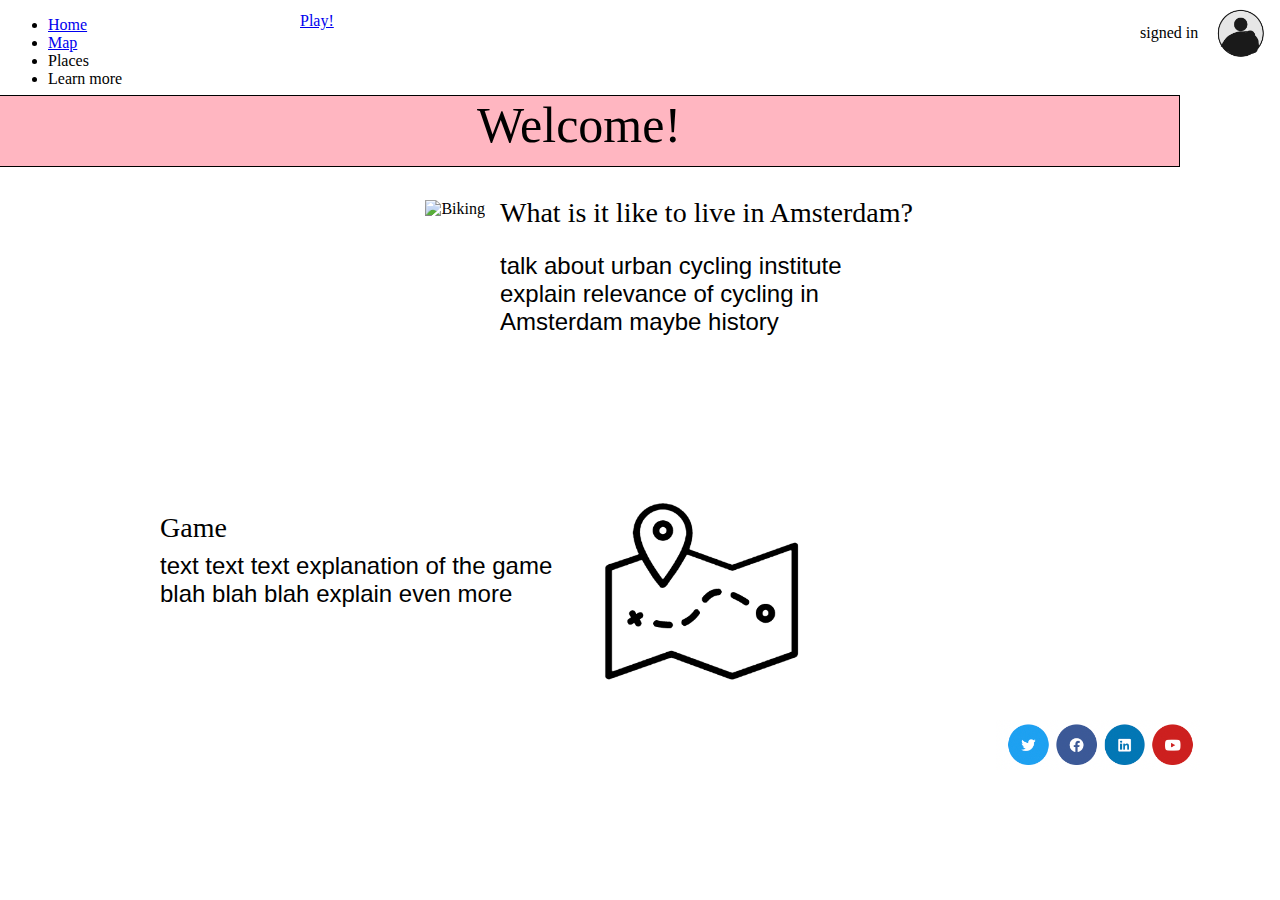
==== index.html @ 789f8ea9 "initial navbar commit" ====
<!DOCTYPE html>
<html lang="en">

<head>
	<meta charset="utf-8">
	<title>Our website prototype</title>

	<link rel="stylesheet" href="stylesheet.css">
	<link href="https://cdn.jsdelivr.net/npm/bootstrap@5.3.0-alpha2/dist/css/bootstrap.min.css" rel="stylesheet"
		integrity="sha384-aFq/bzH65dt+w6FI2ooMVUpc+21e0SRygnTpmBvdBgSdnuTN7QbdgL+OapgHtvPp" crossorigin="anonymous">
</head>

</head>

<body>

	<nav>
		<ul class="nav nav-pills gap-3 p-2 small rounded-5 shadow-sm rounded mx-auto" id="navbar" role="tablist">
			<li class="nav-item" role="presentation">
				<a class="nav-link active rounded-10" href="index.html">Home</a>
			</li>
			<li class="nav-item" role="presentation">
				<a class="nav-link rounded-10" href="map.html">Map</a>
			</li>
			<li class="nav-item" role="presentation">
				<a class="nav-link rounded-10" id="places-button">Places</a>
			</li>
			<li class="nav-item" role="presentation">
				<a class="nav-link rounded-10" id="learn-more-button" data-bs-toggle="tab" type="button" role="tab"
					aria-selected="false">Learn more</a>
			</li>
		</ul>
	</nav>

	<script>
		var navButtons = document.querySelectorAll("#pillNav2 .nav-link");
		for (var i = 0; i < navButtons.length; i++) {
			navButtons[i].addEventListener("mouseover", function () {
				this.style.backgroundColor = "lightgreen";
				this.style.fontfamily = "Fredoka One"
			});
			navButtons[i].addEventListener("mouseout", function () {
				this.style.backgroundColor = "";
			});
		}
	</script>

	<!-- The images on the Home Page -->
	<img id="people-symbol" src="people symbol.png" alt="People symbol">
	<img id="biking" src="biking.png" alt="Biking">
	<img id="map" src="map.png" alt="map">
	<img id="stakeholder" src="stakeholder.png" alt="Stakeholder">
	<img id="share-buttons" src="share buttons.png" alt="Share buttons">

	<!-- The creation of rectangles in the Home Page -->

	<div style="width: 1200px; height: 70px; 
background-color: lightpink; border: 1px solid black; 
position: absolute; top:95px; right:100px; color: black;
text-align: center;
font-size: 50px;
font-family: 'Fredoka One';
">Welcome!</div>

	<!-- Defining ids in the style tag -->
	<div id="signed-in">
		<div id="signed-in">signed in</div>

		<div id="title">What is it like to live in Amsterdam?</div>
		<div id="body">talk about urban cycling institute explain relevance of cycling in Amsterdam maybe history</div>

		<div id="title2">Game</div>
		<div id="body2">text text text explanation of the game blah blah blah explain even more</div>

		<!-- Using Bootstrap on creating a "Play" button-->
		<a href="map.html" class="btn btn-success btn-lg" role="button" data-bs-toggle="button"
			style="margin: 630px 0 0 -860px;">Play!</a>
		<script src="https://cdn.jsdelivr.net/npm/bootstrap@5.3.0-alpha2/dist/js/bootstrap.bundle.min.js"
			integrity="sha384-qKXV1j0HvMUeCBQ+QVp7JcfGl760yU08IQ+GpUo5hlbpg51QRiuqHAJz8+BrxE/N" crossorigin="anonymous">
			</script>
</body>

</html>
---- stylesheet.css ----
#scrolling-content {
  height: 300px;
  overflow-y: scroll;
}

button {
	cursor: pointer;
}

#pillNav2 .nav-link {
	border-radius: 30px;
	margin-right: 15px;
	padding: 10px 20px;
}
#pillNav2 .nav-link {
	background-color: white;
	color: black;
}

	
#signed-in { /* the word */ 
	float: right;
	position: absolute;
	top: 12px;
	right: 20px;
	font-family: 'Fredoka One';
	width: 100px;
}
#people-symbol {
	position: absolute;
	top: 9px;
	right: 14px;
	width: 50x;
	height: 50px;	
}
#welcome-headline {
padding: 0;
color: black;
text-align: center;
font-size: 50px;
font-family: 'Fredoka One';
top: 1px;
}


#biking { /* an image */ 
	position: absolute;
	top: 200px;
	right: 795px;
	width: 280x;
	height: 280px;	
}
#title { /* "What is it like to live in Amsterdam?" */ 
	position: absolute;
	top: 185px;
	right: 260px;
	font-size: 28px;
	font-family: 'Fredoka One';
	width: 500px;
}
#body {
	position: absolute;
	top: 240px;
	right: 360px;
	font-size: 24px;
	font-family: 'OpenSans', sans-serif;
	width: 400px;
}

#map { /* an image */ 
	position: absolute;
	top: 490px;
	right: 455px;
	width: 220x;
	height: 220px;	
}
#title2 { /* "Game" */ 
	position: absolute;
	top: 500px;
	right: 600px;
	font-size: 28px;
	font-family: 'Fredoka One';
	width: 500px;
}
#body2 {
	position: absolute;
	top: 540px;
	right: 700px;
	font-size: 24px;
	font-family: 'OpenSans', sans-serif;
	width: 400px;
}
#play-button {
	position: absolute;
	top: 644px;
	right: 915px;
	font-size: 27px;
	font-family: 'Fredoka One';
}
#stakeholder {  /* "Urban Cycling institute" brand image */ 
	float: left;
	position: fixed;
	top: 720px;
	right: 1350px;
	width: 50x;
	height: 50px;
}	

#share-buttons {
	float: left;
	position: fixed;
	top: 720px;
	right: 80px;
	width: 50x;
	height: 50px;
}
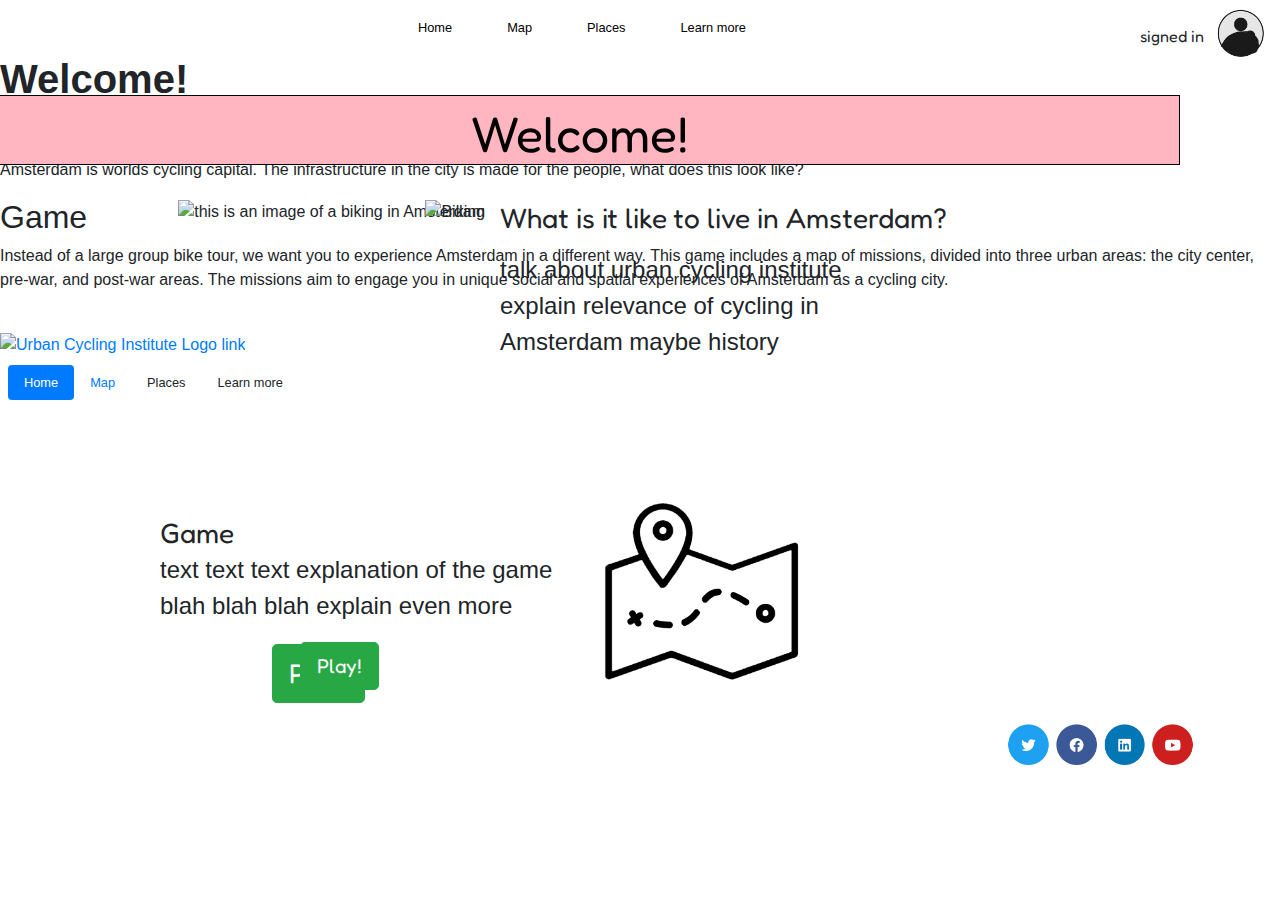
==== commit 3d106f55: "initial navbar commit" ====
--- a/index.html
+++ b/index.html
@@ -6,13 +6,95 @@
 	<title>Our website prototype</title>
 
 	<link rel="stylesheet" href="stylesheet.css">
-	<link href="https://cdn.jsdelivr.net/npm/bootstrap@5.3.0-alpha2/dist/css/bootstrap.min.css" rel="stylesheet"
-		integrity="sha384-aFq/bzH65dt+w6FI2ooMVUpc+21e0SRygnTpmBvdBgSdnuTN7QbdgL+OapgHtvPp" crossorigin="anonymous">
-</head>
 
+	<link href="https://cdn.jsdelivr.net/npm/bootstrap@5.3.0-alpha2/dist/js/bootstrap.bundle.min.js">
+	<link href="https://cdn.jsdelivr.net/npm/bootstrap@5.3.0-alpha2/dist/css/bootstrap.min.css">
+	<link href="https://fonts.googleapis.com/css?family=Fredoka+One" rel="stylesheet">
+	<link href="https://fonts.googleapis.com/css?family=Open+Sans&display=swap" rel="stylesheet">
+	<link rel="stylesheet" href="https://maxcdn.bootstrapcdn.com/bootstrap/4.0.0/css/bootstrap.min.css">
+
+	<meta charset="utf-8">
+	<title>Our website prototype</title>
 </head>
 
 <body>
+	<nav>
+		<ul class="nav nav-pills gap-3 p-2 small rounded-5 shadow-sm rounded mx-auto" id="pillNav2" role="tablist"
+			style="--bs-nav-link-color: var(--bs-white); --bs-nav-pills-link-active-color: var(--bs-primary); --bs-nav-pills-link-active-bg: var(--bs-white);
+max-width: 500px;">
+			<li class="nav-item" role="presentation">
+				<a class="nav-link active rounded-10" href="index.html">Home</a>
+			</li>
+			<li class="nav-item" role="presentation">
+				<a class="nav-link rounded-10" href="map.html">Map</a>
+			</li>
+			<li class="nav-item" role="presentation">
+				<a class="nav-link rounded-10" href="places.html">Places</a>
+			</li>
+			<li class="nav-item" role="presentation">
+				<a class="nav-link rounded-10" href="learn-more.html">Learn
+					more</a>
+			</li>
+		</ul>
+	</nav>
+
+
+
+	<div id="homepage-content-container">
+		<div id="homepage-width-container">
+			<h1 id="homepage-heading">
+				<b>Welcome!</b>
+			</h1>
+
+			<section>
+				<div class="flex-box-row">
+					<img id="biking" src="biking.png" alt="this is an image of a biking in Amsterdam">
+					<div class="flex-box-column">
+						<h2 id="title-1" class="index-subheading">
+							Amsterdam In A Different Way?
+						</h2>
+
+						<p id="body-1">
+							Amsterdam is worlds cycling capital. The infrastructure in the city is made for the people,
+							what
+							does this look like?
+						</p>
+					</div>
+				</div>
+			</section>
+
+			<section>
+				<div class="flex-box-column-2">
+					<h2 id="title-2" class="index-subheading paddings">Game</h2>
+					<div class="flex-box-row-2">
+						<p id="body-2" class="paddings">
+							Instead of a large group bike tour, we want you to experience Amsterdam in a different way.
+							This
+							game includes a map of missions, divided into three urban areas: the city center, pre-war,
+							and
+							post-war areas. The missions aim to engage you in unique social and spatial experiences of
+							Amsterdam
+							as a cycling city.
+						</p>
+						<img id="map" src="map.png" alt="This is a map of Amsterdam">
+					</div>
+				</div>
+			</section>
+
+			<!-- Using Bootstrap on creating a "Play" button-->
+			<a href="map.html" id="play-button" class="btn btn-success btn-lg play-button">Play!</a>
+
+			<br>
+		</div>
+	</div>
+	<a href="https://urbancyclinginstitute.com/">
+		<img id="urban-cycling-institute-logo" src="urban cycling institute logo.png"
+			alt="Urban Cycling Institute Logo link">
+	</a>
+
+	<script src="https://cdn.jsdelivr.net/npm/bootstrap@5.3.0-alpha2/dist/js/bootstrap.bundle.min.js"
+		integrity="sha384-qKXV1j0HvMUeCBQ+QVp7JcfGl760yU08IQ+GpUo5hlbpg51QRiuqHAJz8+BrxE/N" crossorigin="anonymous">
+		</script>
 
 	<nav>
 		<ul class="nav nav-pills gap-3 p-2 small rounded-5 shadow-sm rounded mx-auto" id="navbar" role="tablist">
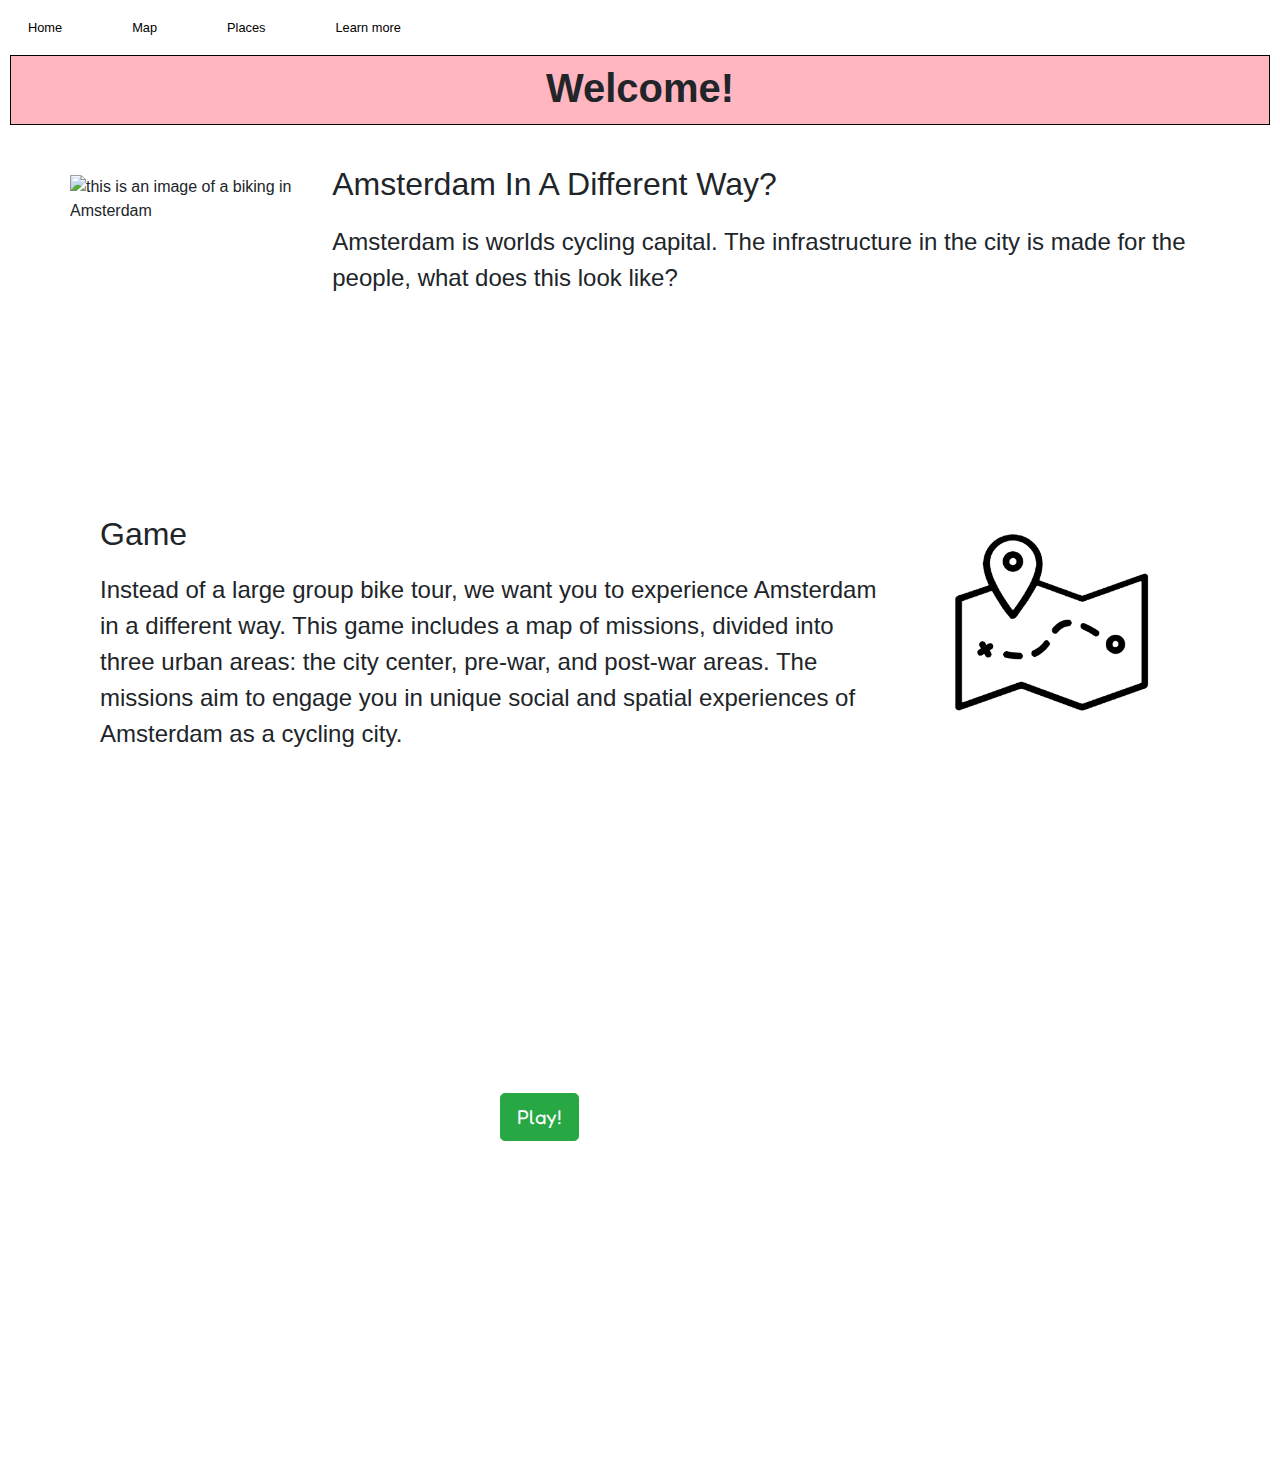
==== commit 9e32af09: "refer to "new changes file"" ====
--- a/index.html
+++ b/index.html
@@ -6,160 +6,87 @@
 	<title>Our website prototype</title>
 
 	<link rel="stylesheet" href="stylesheet.css">
-
-	<link href="https://cdn.jsdelivr.net/npm/bootstrap@5.3.0-alpha2/dist/js/bootstrap.bundle.min.js">
-	<link href="https://cdn.jsdelivr.net/npm/bootstrap@5.3.0-alpha2/dist/css/bootstrap.min.css">
 	<link href="https://fonts.googleapis.com/css?family=Fredoka+One" rel="stylesheet">
 	<link href="https://fonts.googleapis.com/css?family=Open+Sans&display=swap" rel="stylesheet">
 	<link rel="stylesheet" href="https://maxcdn.bootstrapcdn.com/bootstrap/4.0.0/css/bootstrap.min.css">
+	<script src="https://code.jquery.com/jquery-3.2.1.slim.min.js"></script>
+	<script src="https://cdnjs.cloudflare.com/ajax/libs/popper.js/1.12.9/umd/popper.min.js"></script>
+	<script src="https://maxcdn.bootstrapcdn.com/bootstrap/4.0.0/js/bootstrap.min.js"></script>
+	<meta charset="utf-8">
+	<script src="main.js"></script>
 
-	<meta charset="utf-8">
 	<title>Our website prototype</title>
 </head>
 
 <body>
-	<nav>
-		<ul class="nav nav-pills gap-3 p-2 small rounded-5 shadow-sm rounded mx-auto" id="pillNav2" role="tablist"
-			style="--bs-nav-link-color: var(--bs-white); --bs-nav-pills-link-active-color: var(--bs-primary); --bs-nav-pills-link-active-bg: var(--bs-white);
-max-width: 500px;">
-			<li class="nav-item" role="presentation">
-				<a class="nav-link active rounded-10" href="index.html">Home</a>
-			</li>
-			<li class="nav-item" role="presentation">
-				<a class="nav-link rounded-10" href="map.html">Map</a>
-			</li>
-			<li class="nav-item" role="presentation">
-				<a class="nav-link rounded-10" href="places.html">Places</a>
-			</li>
-			<li class="nav-item" role="presentation">
-				<a class="nav-link rounded-10" href="learn-more.html">Learn
-					more</a>
-			</li>
-		</ul>
-	</nav>
+
+	<ul class="nav gap-3 p-2 small rounded-5 shadow-sm rounded mx-auto" id="pillNav2" role="tablist">
+		<li class="nav-item" role="presentation">
+			<a class="nav-link active rounded-10" href="index.html">Home</a>
+		</li>
+		<li class="nav-item" role="presentation">
+			<a class="nav-link rounded-10" href="map.html">Map</a>
+		</li>
+		<li class="nav-item" role="presentation">
+			<a class="nav-link rounded-10" href="places.html">Places</a>
+		</li>
+		<li class="nav-item" role="presentation">
+			<a class="nav-link rounded-10" id="learn-more-button">Learn more</a>
+		</li>
+	</ul>
 
 
 
-	<div id="homepage-content-container">
-		<div id="homepage-width-container">
-			<h1 id="homepage-heading">
-				<b>Welcome!</b>
-			</h1>
-
-			<section>
-				<div class="flex-box-row">
-					<img id="biking" src="biking.png" alt="this is an image of a biking in Amsterdam">
-					<div class="flex-box-column">
-						<h2 id="title-1" class="index-subheading">
-							Amsterdam In A Different Way?
-						</h2>
-
-						<p id="body-1">
-							Amsterdam is worlds cycling capital. The infrastructure in the city is made for the people,
-							what
-							does this look like?
-						</p>
-					</div>
-				</div>
-			</section>
-
-			<section>
-				<div class="flex-box-column-2">
-					<h2 id="title-2" class="index-subheading paddings">Game</h2>
-					<div class="flex-box-row-2">
-						<p id="body-2" class="paddings">
-							Instead of a large group bike tour, we want you to experience Amsterdam in a different way.
-							This
-							game includes a map of missions, divided into three urban areas: the city center, pre-war,
-							and
-							post-war areas. The missions aim to engage you in unique social and spatial experiences of
-							Amsterdam
-							as a cycling city.
-						</p>
-						<img id="map" src="map.png" alt="This is a map of Amsterdam">
-					</div>
-				</div>
-			</section>
-
-			<!-- Using Bootstrap on creating a "Play" button-->
-			<a href="map.html" id="play-button" class="btn btn-success btn-lg play-button">Play!</a>
-
-			<br>
-		</div>
-	</div>
+	<!-- The images on the Home Page -->
 	<a href="https://urbancyclinginstitute.com/">
 		<img id="urban-cycling-institute-logo" src="urban cycling institute logo.png"
-			alt="Urban Cycling Institute Logo link">
+			alt="This is a logo of the urban cycling institute and also a link.">
 	</a>
 
+	<h1 id="homepage-heading">
+		<b>Welcome!</b>
+	</h1>
+
+	<section>
+		<div class="flex-box-row">
+			<img id="biking" src="biking.png" alt="this is an image of a biking in Amsterdam">
+			<div class="flex-box-column">
+				<h2 id="title-1">
+					Amsterdam In A Different Way?
+				</h2>
+
+				<p id="body-1">
+					Amsterdam is worlds cycling capital. The infrastructure in the city is made for the people, what
+					does this look like?
+				</p>
+			</div>
+		</div>
+	</section>
+
+	<section>
+		<div class="flex-box-column-2">
+			<h2 id="title-2" class="paddings">Game</h2>
+			<div class="flex-box-row-2">
+				<p id="body-2" class="paddings">
+					Instead of a large group bike tour, we want you to experience Amsterdam in a different way. This
+					game includes a map of missions, divided into three urban areas: the city center, pre-war, and
+					post-war areas. The missions aim to engage you in unique social and spatial experiences of Amsterdam
+					as a cycling city.
+				</p>
+				<img id="map" src="map.png" alt="This is a map of Amsterdam">
+			</div>
+		</div>
+	</section>
+
+	<!-- Using Bootstrap on creating a "Play" button-->
+	<a href="map.html" class="btn btn-success btn-lg play-button" role="button" data-bs-toggle="button">Play!</a>
+
+	<!-- Using Bootstrap on creating a "Play" button-->
+	<a href="map.html" class="btn btn-success btn-lg" role="button" data-bs-toggle="button"
+		style="margin: 630px 0 0 -860px;">Play!</a>
 	<script src="https://cdn.jsdelivr.net/npm/bootstrap@5.3.0-alpha2/dist/js/bootstrap.bundle.min.js"
 		integrity="sha384-qKXV1j0HvMUeCBQ+QVp7JcfGl760yU08IQ+GpUo5hlbpg51QRiuqHAJz8+BrxE/N" crossorigin="anonymous">
 		</script>
-
-	<nav>
-		<ul class="nav nav-pills gap-3 p-2 small rounded-5 shadow-sm rounded mx-auto" id="navbar" role="tablist">
-			<li class="nav-item" role="presentation">
-				<a class="nav-link active rounded-10" href="index.html">Home</a>
-			</li>
-			<li class="nav-item" role="presentation">
-				<a class="nav-link rounded-10" href="map.html">Map</a>
-			</li>
-			<li class="nav-item" role="presentation">
-				<a class="nav-link rounded-10" id="places-button">Places</a>
-			</li>
-			<li class="nav-item" role="presentation">
-				<a class="nav-link rounded-10" id="learn-more-button" data-bs-toggle="tab" type="button" role="tab"
-					aria-selected="false">Learn more</a>
-			</li>
-		</ul>
-	</nav>
-
-	<script>
-		var navButtons = document.querySelectorAll("#pillNav2 .nav-link");
-		for (var i = 0; i < navButtons.length; i++) {
-			navButtons[i].addEventListener("mouseover", function () {
-				this.style.backgroundColor = "lightgreen";
-				this.style.fontfamily = "Fredoka One"
-			});
-			navButtons[i].addEventListener("mouseout", function () {
-				this.style.backgroundColor = "";
-			});
-		}
-	</script>
-
-	<!-- The images on the Home Page -->
-	<img id="people-symbol" src="people symbol.png" alt="People symbol">
-	<img id="biking" src="biking.png" alt="Biking">
-	<img id="map" src="map.png" alt="map">
-	<img id="stakeholder" src="stakeholder.png" alt="Stakeholder">
-	<img id="share-buttons" src="share buttons.png" alt="Share buttons">
-
-	<!-- The creation of rectangles in the Home Page -->
-
-	<div style="width: 1200px; height: 70px; 
-background-color: lightpink; border: 1px solid black; 
-position: absolute; top:95px; right:100px; color: black;
-text-align: center;
-font-size: 50px;
-font-family: 'Fredoka One';
-">Welcome!</div>
-
-	<!-- Defining ids in the style tag -->
-	<div id="signed-in">
-		<div id="signed-in">signed in</div>
-
-		<div id="title">What is it like to live in Amsterdam?</div>
-		<div id="body">talk about urban cycling institute explain relevance of cycling in Amsterdam maybe history</div>
-
-		<div id="title2">Game</div>
-		<div id="body2">text text text explanation of the game blah blah blah explain even more</div>
-
-		<!-- Using Bootstrap on creating a "Play" button-->
-		<a href="map.html" class="btn btn-success btn-lg" role="button" data-bs-toggle="button"
-			style="margin: 630px 0 0 -860px;">Play!</a>
-		<script src="https://cdn.jsdelivr.net/npm/bootstrap@5.3.0-alpha2/dist/js/bootstrap.bundle.min.js"
-			integrity="sha384-qKXV1j0HvMUeCBQ+QVp7JcfGl760yU08IQ+GpUo5hlbpg51QRiuqHAJz8+BrxE/N" crossorigin="anonymous">
-			</script>
 </body>
 
 </html>
--- a/stylesheet.css
+++ b/stylesheet.css
@@ -1,116 +1,138 @@
 #scrolling-content {
-  height: 300px;
-  overflow-y: scroll;
+	height: 300px;
+	overflow-y: scroll;
 }
 
-button {
+.button {
 	cursor: pointer;
+}
+
+.nav {
+	--bs-nav-link-color: var(--bs-white);
+	--bs-nav-pills-link-active-color: var(--bs-primary);
+	--bs-nav-pills-link-active-bg: var(--bs-white);
 }
 
 #pillNav2 .nav-link {
 	border-radius: 30px;
-	margin-right: 15px;
+	margin-right: 30px;
 	padding: 10px 20px;
-}
-#pillNav2 .nav-link {
 	background-color: white;
 	color: black;
 }
 
-	
-#signed-in { /* the word */ 
-	float: right;
-	position: absolute;
-	top: 12px;
-	right: 20px;
+.flex-box-row {
+	display: flex;
+	flex-flow: row;
+	padding-left: 70px;
+	padding-right: 70px;
+}
+
+.flex-box-column {
+	margin-left: 30px;
+	display: flex;
+	flex-flow: column;
+}
+
+.paddings {
+	padding: 20px
+}
+
+.flex-box-column-2 {
+	display: flex;
+	flex-flow: column;
+	padding-left: 70px;
+	padding-right: 70px;
+}
+
+.flex-box-row-2 {
+	display: flex;
+	flex-flow: row;
+}
+
+h1 {
+	/* Welcome headline */
+	padding-top: 8px;
+	margin-left: 10px;
+	margin-right: 10px;
+	color: black;
+	text-align: center;
+	font-size: 50px;
 	font-family: 'Fredoka One';
-	width: 100px;
+	top: 1px;
 }
-#people-symbol {
-	position: absolute;
-	top: 9px;
-	right: 14px;
-	width: 50x;
-	height: 50px;	
+
+#homepage-heading {
+	margin-bottom: 50px;
+	height: 70px;
+	background-color: lightpink;
+	border: 1px solid black;
 }
-#welcome-headline {
-padding: 0;
-color: black;
-text-align: center;
-font-size: 50px;
-font-family: 'Fredoka One';
-top: 1px;
+
+#biking {
+	/* an image */
+	width: 280x;
+	height: 280px;
+}
+
+h2 {
+	margin-left: 10px;
+	margin-right: 10px;
+	font-size: 28px;
+	font-family: 'Fredoka One';
+}
+
+#title-1 {
+	/* Amsterdam In A Different Way title */
+	margin-top: -10px;
+	margin-bottom: 20px;
+}
+
+p {
+	margin-left: 10px;
+	margin-right: 10px;
+	margin-top: -30px;
+	font-size: 24px;
+	font-family: 'OpenSans', sans-serif;
+}
+
+#map {
+	/* an image of a map */
+	padding-right: 35px;
+	margin-top: -58px;
+	width: 220x;
+	height: 220px;
 }
 
 
-#biking { /* an image */ 
-	position: absolute;
-	top: 200px;
-	right: 795px;
-	width: 280x;
-	height: 280px;	
-}
-#title { /* "What is it like to live in Amsterdam?" */ 
-	position: absolute;
-	top: 185px;
-	right: 260px;
-	font-size: 28px;
-	font-family: 'Fredoka One';
-	width: 500px;
-}
-#body {
-	position: absolute;
-	top: 240px;
-	right: 360px;
-	font-size: 24px;
-	font-family: 'OpenSans', sans-serif;
-	width: 400px;
+#title-2 {
+	/* Game title */
+	margin-top: 40px;
+	margin-bottom: 5px
 }
 
-#map { /* an image */ 
-	position: absolute;
-	top: 490px;
-	right: 455px;
-	width: 220x;
-	height: 220px;	
+#body-2 {
+	margin-top: -27px;
 }
-#title2 { /* "Game" */ 
-	position: absolute;
-	top: 500px;
-	right: 600px;
-	font-size: 28px;
-	font-family: 'Fredoka One';
-	width: 500px;
-}
-#body2 {
-	position: absolute;
-	top: 540px;
-	right: 700px;
-	font-size: 24px;
-	font-family: 'OpenSans', sans-serif;
-	width: 400px;
-}
-#play-button {
-	position: absolute;
-	top: 644px;
+
+.play-button {
+	margin-left: 500px;
+	margin-bottom: 20px;
 	right: 915px;
 	font-size: 27px;
 	font-family: 'Fredoka One';
 }
-#stakeholder {  /* "Urban Cycling institute" brand image */ 
+
+.play {
+	margin: 630px 0 0 -860px;
+}
+
+#urban-cycling-institute-logo {
+	/* "Urban Cycling institute" brand image */
 	float: left;
 	position: fixed;
 	top: 720px;
-	right: 1350px;
-	width: 50x;
-	height: 50px;
-}	
-
-#share-buttons {
-	float: left;
-	position: fixed;
-	top: 720px;
-	right: 80px;
+	right: 1330px;
 	width: 50x;
 	height: 50px;
 }
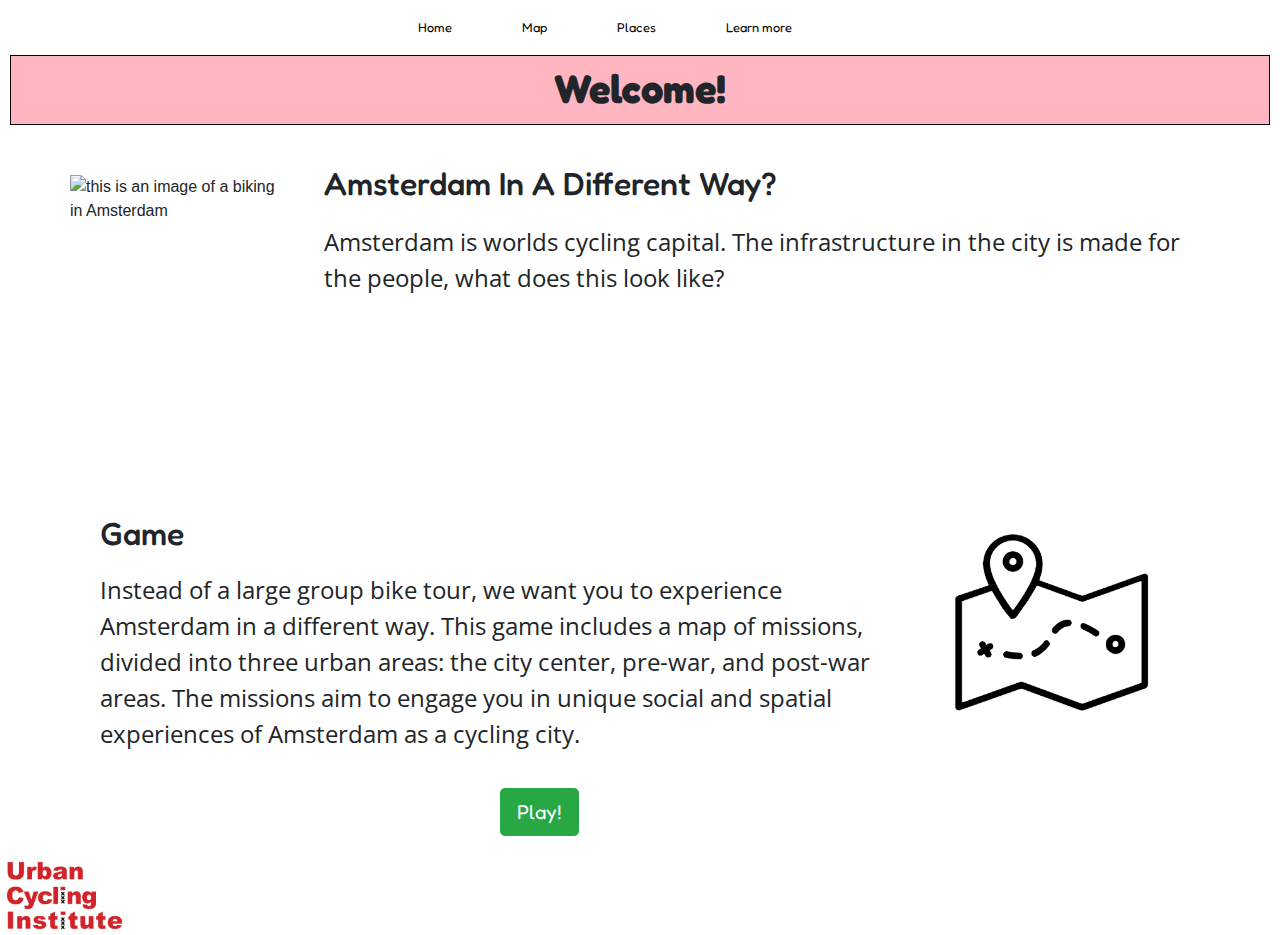
==== commit c10ae85e: "fixed font + bar + map marker + places link" ====
--- a/index.html
+++ b/index.html
@@ -6,42 +6,41 @@
 	<title>Our website prototype</title>
 
 	<link rel="stylesheet" href="stylesheet.css">
+
+	<link href="https://cdn.jsdelivr.net/npm/bootstrap@5.3.0-alpha2/dist/js/bootstrap.bundle.min.js">
+	<link href="https://cdn.jsdelivr.net/npm/bootstrap@5.3.0-alpha2/dist/css/bootstrap.min.css">
 	<link href="https://fonts.googleapis.com/css?family=Fredoka+One" rel="stylesheet">
 	<link href="https://fonts.googleapis.com/css?family=Open+Sans&display=swap" rel="stylesheet">
 	<link rel="stylesheet" href="https://maxcdn.bootstrapcdn.com/bootstrap/4.0.0/css/bootstrap.min.css">
-	<script src="https://code.jquery.com/jquery-3.2.1.slim.min.js"></script>
-	<script src="https://cdnjs.cloudflare.com/ajax/libs/popper.js/1.12.9/umd/popper.min.js"></script>
-	<script src="https://maxcdn.bootstrapcdn.com/bootstrap/4.0.0/js/bootstrap.min.js"></script>
+
 	<meta charset="utf-8">
-	<script src="main.js"></script>
-
 	<title>Our website prototype</title>
 </head>
 
 <body>
-
-	<ul class="nav gap-3 p-2 small rounded-5 shadow-sm rounded mx-auto" id="pillNav2" role="tablist">
-		<li class="nav-item" role="presentation">
-			<a class="nav-link active rounded-10" href="index.html">Home</a>
-		</li>
-		<li class="nav-item" role="presentation">
-			<a class="nav-link rounded-10" href="map.html">Map</a>
-		</li>
-		<li class="nav-item" role="presentation">
-			<a class="nav-link rounded-10" href="places.html">Places</a>
-		</li>
-		<li class="nav-item" role="presentation">
-			<a class="nav-link rounded-10" id="learn-more-button">Learn more</a>
-		</li>
-	</ul>
+	<nav>
+		<ul class="nav nav-pills gap-3 p-2 small rounded-5 shadow-sm rounded mx-auto" id="pillNav2" role="tablist"
+			style="--bs-nav-link-color: var(--bs-white); --bs-nav-pills-link-active-color: var(--bs-primary); --bs-nav-pills-link-active-bg: var(--bs-white);
+max-width: 500px;">
+			<li class="nav-item" role="presentation">
+				<a class="nav-link active rounded-10" href="index.html">Home</a>
+			</li>
+			<li class="nav-item" role="presentation">
+				<a class="nav-link rounded-10" href="map.html">Map</a>
+			</li>
+			<li class="nav-item" role="presentation">
+				<a class="nav-link rounded-10" href="places.html">Places</a>
+			</li>
+			<li class="nav-item" role="presentation">
+				<a class="nav-link rounded-10" href="learn-more.html">Learn
+					more</a>
+			</li>
+		</ul>
+	</nav>
 
 
 
 	<!-- The images on the Home Page -->
-	<a href="https://urbancyclinginstitute.com/">
-		<img id="urban-cycling-institute-logo" src="urban cycling institute logo.png"
-			alt="This is a logo of the urban cycling institute and also a link.">
-	</a>
 
 	<h1 id="homepage-heading">
 		<b>Welcome!</b>
@@ -51,7 +50,7 @@
 		<div class="flex-box-row">
 			<img id="biking" src="biking.png" alt="this is an image of a biking in Amsterdam">
 			<div class="flex-box-column">
-				<h2 id="title-1">
+				<h2 id="title-1" class="index-subheading">
 					Amsterdam In A Different Way?
 				</h2>
 
@@ -65,7 +64,7 @@
 
 	<section>
 		<div class="flex-box-column-2">
-			<h2 id="title-2" class="paddings">Game</h2>
+			<h2 id="title-2" class="index-subheading paddings">Game</h2>
 			<div class="flex-box-row-2">
 				<p id="body-2" class="paddings">
 					Instead of a large group bike tour, we want you to experience Amsterdam in a different way. This
@@ -79,14 +78,22 @@
 	</section>
 
 	<!-- Using Bootstrap on creating a "Play" button-->
-	<a href="map.html" class="btn btn-success btn-lg play-button" role="button" data-bs-toggle="button">Play!</a>
+	<a href="map.html" id="play-button" class="btn btn-success btn-lg play-button">Play!</a>
 
-	<!-- Using Bootstrap on creating a "Play" button-->
-	<a href="map.html" class="btn btn-success btn-lg" role="button" data-bs-toggle="button"
-		style="margin: 630px 0 0 -860px;">Play!</a>
+	<br>
+	<a href="https://urbancyclinginstitute.com/">
+		<img id="urban-cycling-institute-logo" src="urban cycling institute logo.png"
+			alt="Urban Cycling Institute Logo link">
+	</a>
+
 	<script src="https://cdn.jsdelivr.net/npm/bootstrap@5.3.0-alpha2/dist/js/bootstrap.bundle.min.js"
 		integrity="sha384-qKXV1j0HvMUeCBQ+QVp7JcfGl760yU08IQ+GpUo5hlbpg51QRiuqHAJz8+BrxE/N" crossorigin="anonymous">
 		</script>
+
+	<script src="main.js"></script>
+	<script src="https://code.jquery.com/jquery-3.2.1.slim.min.js"></script>
+	<script src="https://cdnjs.cloudflare.com/ajax/libs/popper.js/1.12.9/umd/popper.min.js"></script>
+	<script src="https://maxcdn.bootstrapcdn.com/bootstrap/4.0.0/js/bootstrap.min.js"></script>
 </body>
 
 </html>
--- a/stylesheet.css
+++ b/stylesheet.css
@@ -51,14 +51,13 @@
 }
 
 h1 {
-	/* Welcome headline */
 	padding-top: 8px;
 	margin-left: 10px;
 	margin-right: 10px;
 	color: black;
 	text-align: center;
 	font-size: 50px;
-	font-family: 'Fredoka One';
+	font-family: "Fredoka One";
 	top: 1px;
 }
 
@@ -67,6 +66,7 @@
 	height: 70px;
 	background-color: lightpink;
 	border: 1px solid black;
+	font-family: "Fredoka One";
 }
 
 #biking {
@@ -93,7 +93,7 @@
 	margin-right: 10px;
 	margin-top: -30px;
 	font-size: 24px;
-	font-family: 'OpenSans', sans-serif;
+	font-family: 'Open Sans', sans-serif;
 }
 
 #map {
@@ -128,11 +128,29 @@
 }
 
 #urban-cycling-institute-logo {
-	/* "Urban Cycling institute" brand image */
-	float: left;
-	position: fixed;
-	top: 720px;
-	right: 1330px;
-	width: 50x;
-	height: 50px;
+	width: 10%;
+
 }
+
+#navbar {
+	--bs-nav-link-color: var(--bs-white);
+	--bs-nav-pills-link-active-color: var(--bs-primary);
+	--bs-nav-pills-link-active-bg: var(--bs-white);
+	max-width: 500px;
+	position: absolute;
+}
+
+.nav-link {
+	font-family: "Fredoka One";
+
+}
+
+#pillNav2 .nav-link:hover {
+	background-color: lightgreen;
+}
+
+#play-button {}
+
+.index-subheading {
+	font-family: "Fredoka One";
+}
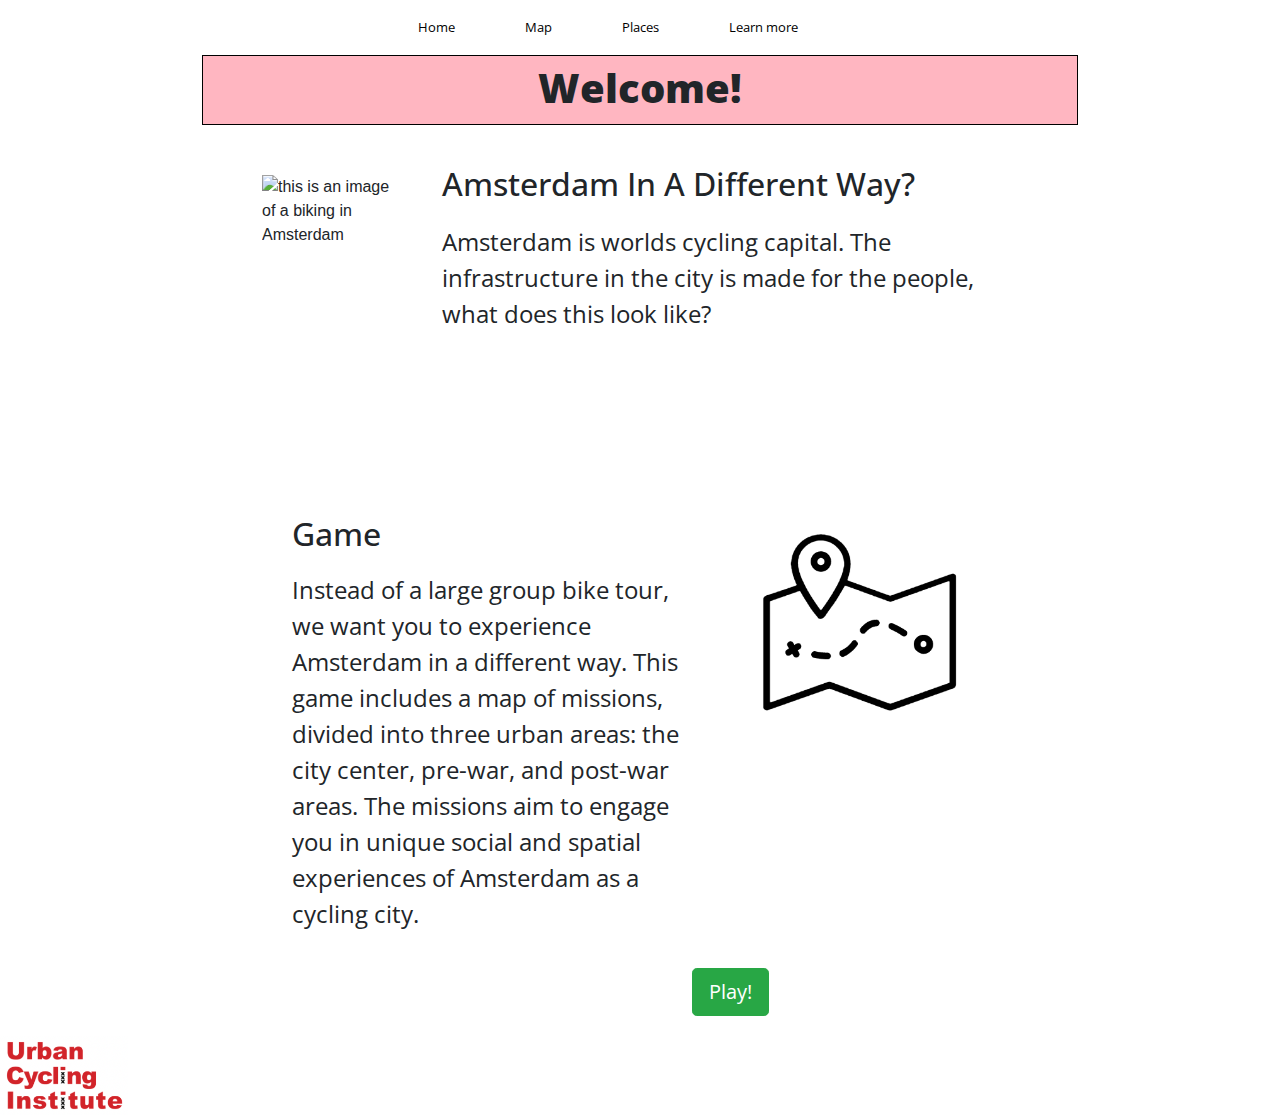
==== commit 8bdbc29e: "fixed font + bar + map marker + places link" ====
--- a/index.html
+++ b/index.html
@@ -40,47 +40,53 @@
 
 
 
-	<!-- The images on the Home Page -->
+	<div id="homepage-content-container">
+		<div id="homepage-width-container">
+			<h1 id="homepage-heading">
+				<b>Welcome!</b>
+			</h1>
 
-	<h1 id="homepage-heading">
-		<b>Welcome!</b>
-	</h1>
+			<section>
+				<div class="flex-box-row">
+					<img id="biking" src="biking.png" alt="this is an image of a biking in Amsterdam">
+					<div class="flex-box-column">
+						<h2 id="title-1" class="index-subheading">
+							Amsterdam In A Different Way?
+						</h2>
 
-	<section>
-		<div class="flex-box-row">
-			<img id="biking" src="biking.png" alt="this is an image of a biking in Amsterdam">
-			<div class="flex-box-column">
-				<h2 id="title-1" class="index-subheading">
-					Amsterdam In A Different Way?
-				</h2>
+						<p id="body-1">
+							Amsterdam is worlds cycling capital. The infrastructure in the city is made for the people,
+							what
+							does this look like?
+						</p>
+					</div>
+				</div>
+			</section>
 
-				<p id="body-1">
-					Amsterdam is worlds cycling capital. The infrastructure in the city is made for the people, what
-					does this look like?
-				</p>
-			</div>
+			<section>
+				<div class="flex-box-column-2">
+					<h2 id="title-2" class="index-subheading paddings">Game</h2>
+					<div class="flex-box-row-2">
+						<p id="body-2" class="paddings">
+							Instead of a large group bike tour, we want you to experience Amsterdam in a different way.
+							This
+							game includes a map of missions, divided into three urban areas: the city center, pre-war,
+							and
+							post-war areas. The missions aim to engage you in unique social and spatial experiences of
+							Amsterdam
+							as a cycling city.
+						</p>
+						<img id="map" src="map.png" alt="This is a map of Amsterdam">
+					</div>
+				</div>
+			</section>
+
+			<!-- Using Bootstrap on creating a "Play" button-->
+			<a href="map.html" id="play-button" class="btn btn-success btn-lg play-button">Play!</a>
+
+			<br>
 		</div>
-	</section>
-
-	<section>
-		<div class="flex-box-column-2">
-			<h2 id="title-2" class="index-subheading paddings">Game</h2>
-			<div class="flex-box-row-2">
-				<p id="body-2" class="paddings">
-					Instead of a large group bike tour, we want you to experience Amsterdam in a different way. This
-					game includes a map of missions, divided into three urban areas: the city center, pre-war, and
-					post-war areas. The missions aim to engage you in unique social and spatial experiences of Amsterdam
-					as a cycling city.
-				</p>
-				<img id="map" src="map.png" alt="This is a map of Amsterdam">
-			</div>
-		</div>
-	</section>
-
-	<!-- Using Bootstrap on creating a "Play" button-->
-	<a href="map.html" id="play-button" class="btn btn-success btn-lg play-button">Play!</a>
-
-	<br>
+	</div>
 	<a href="https://urbancyclinginstitute.com/">
 		<img id="urban-cycling-institute-logo" src="urban cycling institute logo.png"
 			alt="Urban Cycling Institute Logo link">
--- a/stylesheet.css
+++ b/stylesheet.css
@@ -57,7 +57,7 @@
 	color: black;
 	text-align: center;
 	font-size: 50px;
-	font-family: "Fredoka One";
+	font-family: "Open Sans";
 	top: 1px;
 }
 
@@ -66,7 +66,8 @@
 	height: 70px;
 	background-color: lightpink;
 	border: 1px solid black;
-	font-family: "Fredoka One";
+	font-family: "Open Sans";
+	font-weight: bolder;
 }
 
 #biking {
@@ -79,7 +80,7 @@
 	margin-left: 10px;
 	margin-right: 10px;
 	font-size: 28px;
-	font-family: 'Fredoka One';
+	font-family: 'Open Sans';
 }
 
 #title-1 {
@@ -120,7 +121,7 @@
 	margin-bottom: 20px;
 	right: 915px;
 	font-size: 27px;
-	font-family: 'Fredoka One';
+	font-family: 'Open Sans';
 }
 
 .play {
@@ -141,7 +142,7 @@
 }
 
 .nav-link {
-	font-family: "Fredoka One";
+	font-family: "Open Sans";
 
 }
 
@@ -152,5 +153,47 @@
 #play-button {}
 
 .index-subheading {
-	font-family: "Fredoka One";
+	font-family: "Open Sans";
 }
+
+.mission-container {
+	display: flex;
+	flex-flow: column;
+	align-items: center;
+	justify-content: center;
+}
+
+#mission-task {
+	background-color: rgb(255, 229, 182);
+	border: 1px solid black;
+	color: black;
+	text-align: left;
+	font-size: 25px;
+	padding-left: 10px;
+	padding-top: 5px;
+	font-family: 'Open Sans';
+	width: 70%;
+}
+
+#mission-description {
+	background-color: #b6d4ff;
+	border: 1px solid black;
+	color: black;
+	text-align: left;
+	font-size: 25px;
+	padding-left: 10px;
+	padding-top: 5px;
+	font-family: 'Open Sans';
+	width: 70%;
+}
+
+#homepage-content-container {
+	display: flex;
+	flex-flow: column;
+	align-items: center;
+	justify-content: center;
+}
+
+#homepage-width-container {
+	width: 70%;
+}
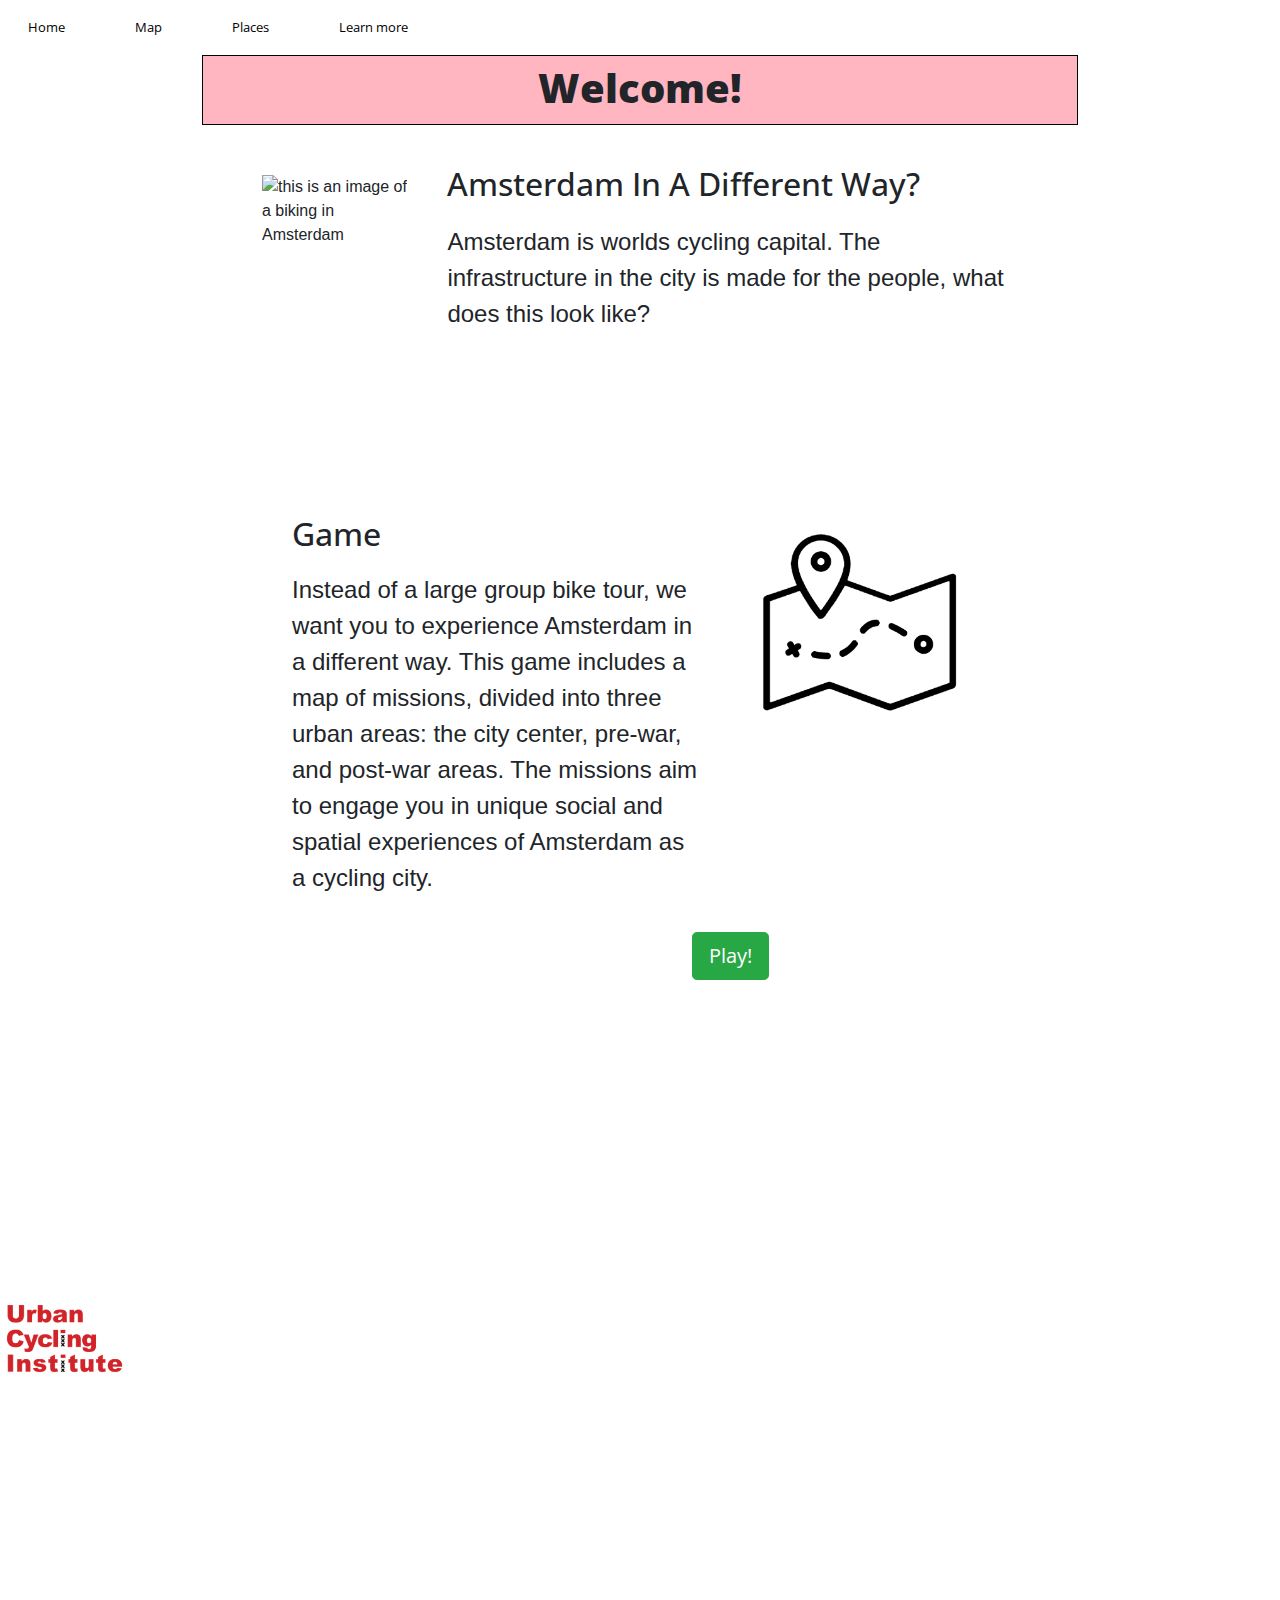
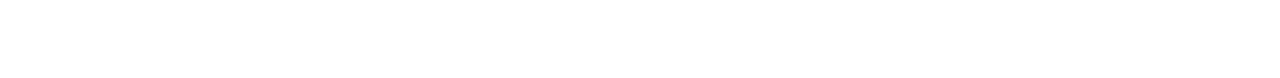
==== commit c5e3bb2b: "a bunch of small adds and fixes" ====
--- a/index.html
+++ b/index.html
@@ -6,37 +6,34 @@
 	<title>Our website prototype</title>
 
 	<link rel="stylesheet" href="stylesheet.css">
-
-	<link href="https://cdn.jsdelivr.net/npm/bootstrap@5.3.0-alpha2/dist/js/bootstrap.bundle.min.js">
-	<link href="https://cdn.jsdelivr.net/npm/bootstrap@5.3.0-alpha2/dist/css/bootstrap.min.css">
 	<link href="https://fonts.googleapis.com/css?family=Fredoka+One" rel="stylesheet">
 	<link href="https://fonts.googleapis.com/css?family=Open+Sans&display=swap" rel="stylesheet">
 	<link rel="stylesheet" href="https://maxcdn.bootstrapcdn.com/bootstrap/4.0.0/css/bootstrap.min.css">
+	<script src="https://code.jquery.com/jquery-3.2.1.slim.min.js"></script>
+	<script src="https://cdnjs.cloudflare.com/ajax/libs/popper.js/1.12.9/umd/popper.min.js"></script>
+	<script src="https://maxcdn.bootstrapcdn.com/bootstrap/4.0.0/js/bootstrap.min.js"></script>
+	<meta charset="utf-8">
+	<script src="main.js"></script>
 
-	<meta charset="utf-8">
 	<title>Our website prototype</title>
 </head>
 
 <body>
-	<nav>
-		<ul class="nav nav-pills gap-3 p-2 small rounded-5 shadow-sm rounded mx-auto" id="pillNav2" role="tablist"
-			style="--bs-nav-link-color: var(--bs-white); --bs-nav-pills-link-active-color: var(--bs-primary); --bs-nav-pills-link-active-bg: var(--bs-white);
-max-width: 500px;">
-			<li class="nav-item" role="presentation">
-				<a class="nav-link active rounded-10" href="index.html">Home</a>
-			</li>
-			<li class="nav-item" role="presentation">
-				<a class="nav-link rounded-10" href="map.html">Map</a>
-			</li>
-			<li class="nav-item" role="presentation">
-				<a class="nav-link rounded-10" href="places.html">Places</a>
-			</li>
-			<li class="nav-item" role="presentation">
-				<a class="nav-link rounded-10" href="learn-more.html">Learn
-					more</a>
-			</li>
-		</ul>
-	</nav>
+
+	<ul class="nav gap-3 p-2 small rounded-5 shadow-sm rounded mx-auto" id="pillNav2" role="tablist">
+		<li class="nav-item" role="presentation">
+			<a class="nav-link active rounded-10" href="index.html">Home</a>
+		</li>
+		<li class="nav-item" role="presentation">
+			<a class="nav-link rounded-10" href="map.html">Map</a>
+		</li>
+		<li class="nav-item" role="presentation">
+			<a class="nav-link rounded-10" href="places.html">Places</a>
+		</li>
+		<li class="nav-item" role="presentation">
+			<a class="nav-link rounded-10" id="learn-more-button">Learn more</a>
+		</li>
+	</ul>
 
 
 
@@ -92,14 +89,12 @@
 			alt="Urban Cycling Institute Logo link">
 	</a>
 
+	<!-- Using Bootstrap on creating a "Play" button-->
+	<a href="map.html" class="btn btn-success btn-lg" role="button" data-bs-toggle="button"
+		style="margin: 630px 0 0 -860px;">Play!</a>
 	<script src="https://cdn.jsdelivr.net/npm/bootstrap@5.3.0-alpha2/dist/js/bootstrap.bundle.min.js"
 		integrity="sha384-qKXV1j0HvMUeCBQ+QVp7JcfGl760yU08IQ+GpUo5hlbpg51QRiuqHAJz8+BrxE/N" crossorigin="anonymous">
 		</script>
-
-	<script src="main.js"></script>
-	<script src="https://code.jquery.com/jquery-3.2.1.slim.min.js"></script>
-	<script src="https://cdnjs.cloudflare.com/ajax/libs/popper.js/1.12.9/umd/popper.min.js"></script>
-	<script src="https://maxcdn.bootstrapcdn.com/bootstrap/4.0.0/js/bootstrap.min.js"></script>
 </body>
 
 </html>
--- a/stylesheet.css
+++ b/stylesheet.css
@@ -51,6 +51,7 @@
 }
 
 h1 {
+	/* Welcome headline */
 	padding-top: 8px;
 	margin-left: 10px;
 	margin-right: 10px;
@@ -94,7 +95,7 @@
 	margin-right: 10px;
 	margin-top: -30px;
 	font-size: 24px;
-	font-family: 'Open Sans', sans-serif;
+	font-family: 'OpenSans', sans-serif;
 }
 
 #map {
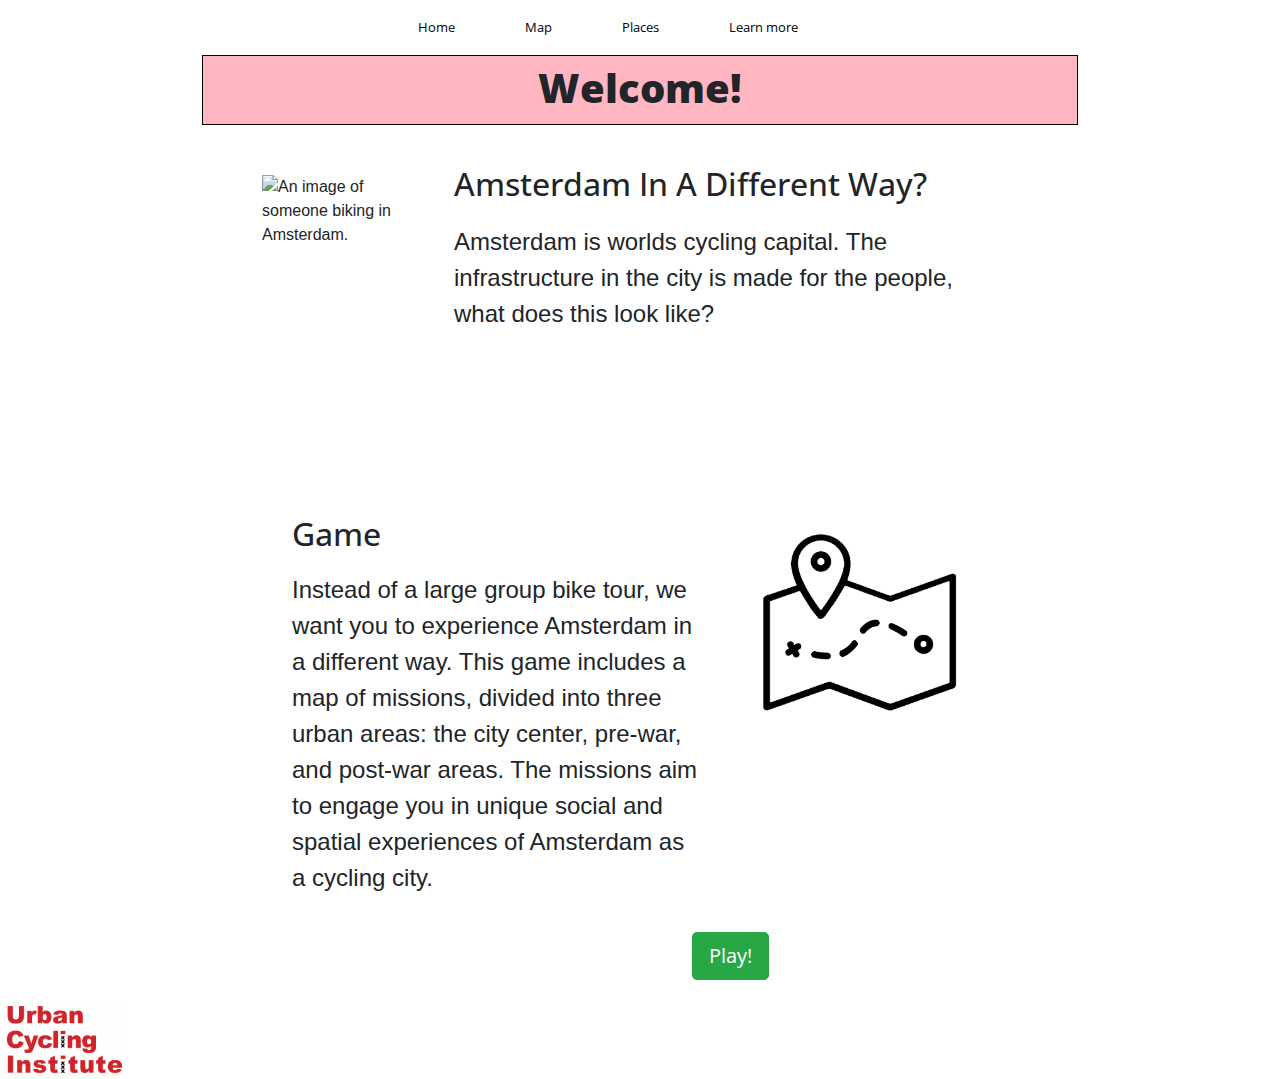
==== commit 21098b87: "tiny itty bitty fix to index" ====
--- a/index.html
+++ b/index.html
@@ -6,34 +6,37 @@
 	<title>Our website prototype</title>
 
 	<link rel="stylesheet" href="stylesheet.css">
+
+	<link href="https://cdn.jsdelivr.net/npm/bootstrap@5.3.0-alpha2/dist/js/bootstrap.bundle.min.js">
+	<link href="https://cdn.jsdelivr.net/npm/bootstrap@5.3.0-alpha2/dist/css/bootstrap.min.css">
 	<link href="https://fonts.googleapis.com/css?family=Fredoka+One" rel="stylesheet">
 	<link href="https://fonts.googleapis.com/css?family=Open+Sans&display=swap" rel="stylesheet">
 	<link rel="stylesheet" href="https://maxcdn.bootstrapcdn.com/bootstrap/4.0.0/css/bootstrap.min.css">
-	<script src="https://code.jquery.com/jquery-3.2.1.slim.min.js"></script>
-	<script src="https://cdnjs.cloudflare.com/ajax/libs/popper.js/1.12.9/umd/popper.min.js"></script>
-	<script src="https://maxcdn.bootstrapcdn.com/bootstrap/4.0.0/js/bootstrap.min.js"></script>
+
 	<meta charset="utf-8">
-	<script src="main.js"></script>
-
 	<title>Our website prototype</title>
 </head>
 
 <body>
-
-	<ul class="nav gap-3 p-2 small rounded-5 shadow-sm rounded mx-auto" id="pillNav2" role="tablist">
-		<li class="nav-item" role="presentation">
-			<a class="nav-link active rounded-10" href="index.html">Home</a>
-		</li>
-		<li class="nav-item" role="presentation">
-			<a class="nav-link rounded-10" href="map.html">Map</a>
-		</li>
-		<li class="nav-item" role="presentation">
-			<a class="nav-link rounded-10" href="places.html">Places</a>
-		</li>
-		<li class="nav-item" role="presentation">
-			<a class="nav-link rounded-10" id="learn-more-button">Learn more</a>
-		</li>
-	</ul>
+	<nav>
+		<ul class="nav nav-pills gap-3 p-2 small rounded-5 shadow-sm rounded mx-auto" id="pillNav2" role="tablist"
+			style="--bs-nav-link-color: var(--bs-white); --bs-nav-pills-link-active-color: var(--bs-primary); --bs-nav-pills-link-active-bg: var(--bs-white);
+max-width: 500px;">
+			<li class="nav-item" role="presentation">
+				<a class="nav-link active rounded-10" href="index.html">Home</a>
+			</li>
+			<li class="nav-item" role="presentation">
+				<a class="nav-link rounded-10" href="map.html">Map</a>
+			</li>
+			<li class="nav-item" role="presentation">
+				<a class="nav-link rounded-10" href="places.html">Places</a>
+			</li>
+			<li class="nav-item" role="presentation">
+				<a class="nav-link rounded-10" href="learn-more.html">Learn
+					more</a>
+			</li>
+		</ul>
+	</nav>
 
 
 
@@ -45,7 +48,7 @@
 
 			<section>
 				<div class="flex-box-row">
-					<img id="biking" src="biking.png" alt="this is an image of a biking in Amsterdam">
+					<img id="biking" src="biking.png" alt="An image of someone biking in Amsterdam.">
 					<div class="flex-box-column">
 						<h2 id="title-1" class="index-subheading">
 							Amsterdam In A Different Way?
@@ -89,12 +92,14 @@
 			alt="Urban Cycling Institute Logo link">
 	</a>
 
-	<!-- Using Bootstrap on creating a "Play" button-->
-	<a href="map.html" class="btn btn-success btn-lg" role="button" data-bs-toggle="button"
-		style="margin: 630px 0 0 -860px;">Play!</a>
 	<script src="https://cdn.jsdelivr.net/npm/bootstrap@5.3.0-alpha2/dist/js/bootstrap.bundle.min.js"
 		integrity="sha384-qKXV1j0HvMUeCBQ+QVp7JcfGl760yU08IQ+GpUo5hlbpg51QRiuqHAJz8+BrxE/N" crossorigin="anonymous">
 		</script>
+
+	<script src="main.js"></script>
+	<script src="https://code.jquery.com/jquery-3.2.1.slim.min.js"></script>
+	<script src="https://cdnjs.cloudflare.com/ajax/libs/popper.js/1.12.9/umd/popper.min.js"></script>
+	<script src="https://maxcdn.bootstrapcdn.com/bootstrap/4.0.0/js/bootstrap.min.js"></script>
 </body>
 
 </html>
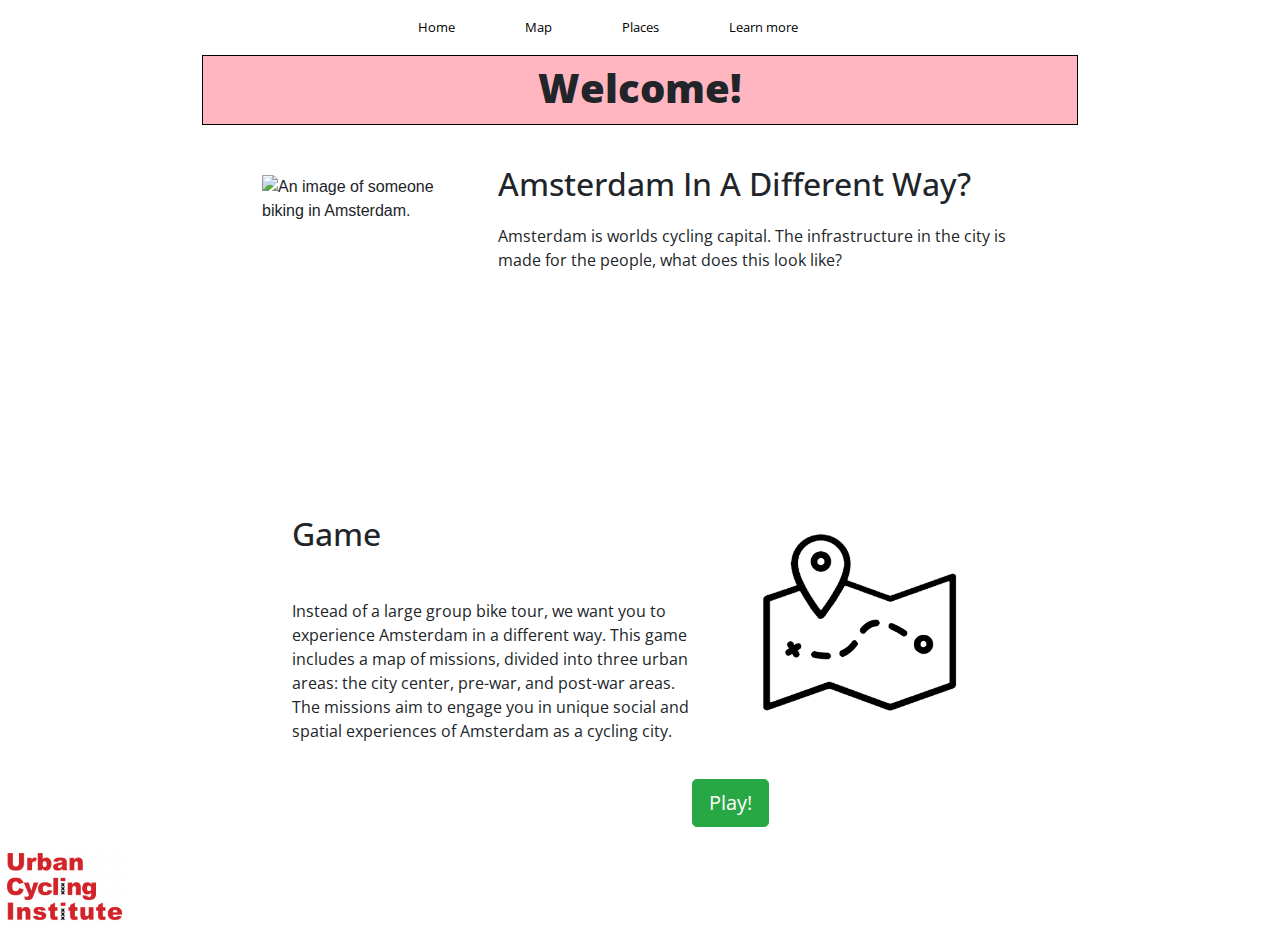
==== commit a5ebfb09: "a bunch more small fixes" ====
--- a/index.html
+++ b/index.html
@@ -6,6 +6,7 @@
 	<title>Our website prototype</title>
 
 	<link rel="stylesheet" href="stylesheet.css">
+	<link rel="stylesheet" href="index.css">
 
 	<link href="https://cdn.jsdelivr.net/npm/bootstrap@5.3.0-alpha2/dist/js/bootstrap.bundle.min.js">
 	<link href="https://cdn.jsdelivr.net/npm/bootstrap@5.3.0-alpha2/dist/css/bootstrap.min.css">
@@ -54,7 +55,7 @@
 							Amsterdam In A Different Way?
 						</h2>
 
-						<p id="body-1">
+						<p>
 							Amsterdam is worlds cycling capital. The infrastructure in the city is made for the people,
 							what
 							does this look like?
@@ -67,7 +68,7 @@
 				<div class="flex-box-column-2">
 					<h2 id="title-2" class="index-subheading paddings">Game</h2>
 					<div class="flex-box-row-2">
-						<p id="body-2" class="paddings">
+						<p class="paddings">
 							Instead of a large group bike tour, we want you to experience Amsterdam in a different way.
 							This
 							game includes a map of missions, divided into three urban areas: the city center, pre-war,
--- a/stylesheet.css
+++ b/stylesheet.css
@@ -1,3 +1,32 @@
+body {
+	font-family: 'Open Sans', sans-serif;
+	font-size: 1.5em;
+}
+
+h1 {
+	padding-top: 8px;
+	margin-left: 10px;
+	margin-right: 10px;
+	color: black;
+	text-align: center;
+	font-size: 50px;
+	top: 1px;
+}
+
+h2 {
+	margin-left: 10px;
+	margin-right: 10px;
+	font-size: 28px;
+}
+
+p {
+	margin-left: 10px;
+	margin-right: 10px;
+	margin-top: -30px;
+	font-family: 'Open Sans', sans-serif;
+
+}
+
 #scrolling-content {
 	height: 300px;
 	overflow-y: scroll;
@@ -48,18 +77,6 @@
 .flex-box-row-2 {
 	display: flex;
 	flex-flow: row;
-}
-
-h1 {
-	/* Welcome headline */
-	padding-top: 8px;
-	margin-left: 10px;
-	margin-right: 10px;
-	color: black;
-	text-align: center;
-	font-size: 50px;
-	font-family: "Open Sans";
-	top: 1px;
 }
 
 #homepage-heading {
@@ -77,12 +94,7 @@
 	height: 280px;
 }
 
-h2 {
-	margin-left: 10px;
-	margin-right: 10px;
-	font-size: 28px;
-	font-family: 'Open Sans';
-}
+
 
 #title-1 {
 	/* Amsterdam In A Different Way title */
@@ -90,13 +102,6 @@
 	margin-bottom: 20px;
 }
 
-p {
-	margin-left: 10px;
-	margin-right: 10px;
-	margin-top: -30px;
-	font-size: 24px;
-	font-family: 'OpenSans', sans-serif;
-}
 
 #map {
 	/* an image of a map */
@@ -113,10 +118,6 @@
 	margin-bottom: 5px
 }
 
-#body-2 {
-	margin-top: -27px;
-}
-
 .play-button {
 	margin-left: 500px;
 	margin-bottom: 20px;
